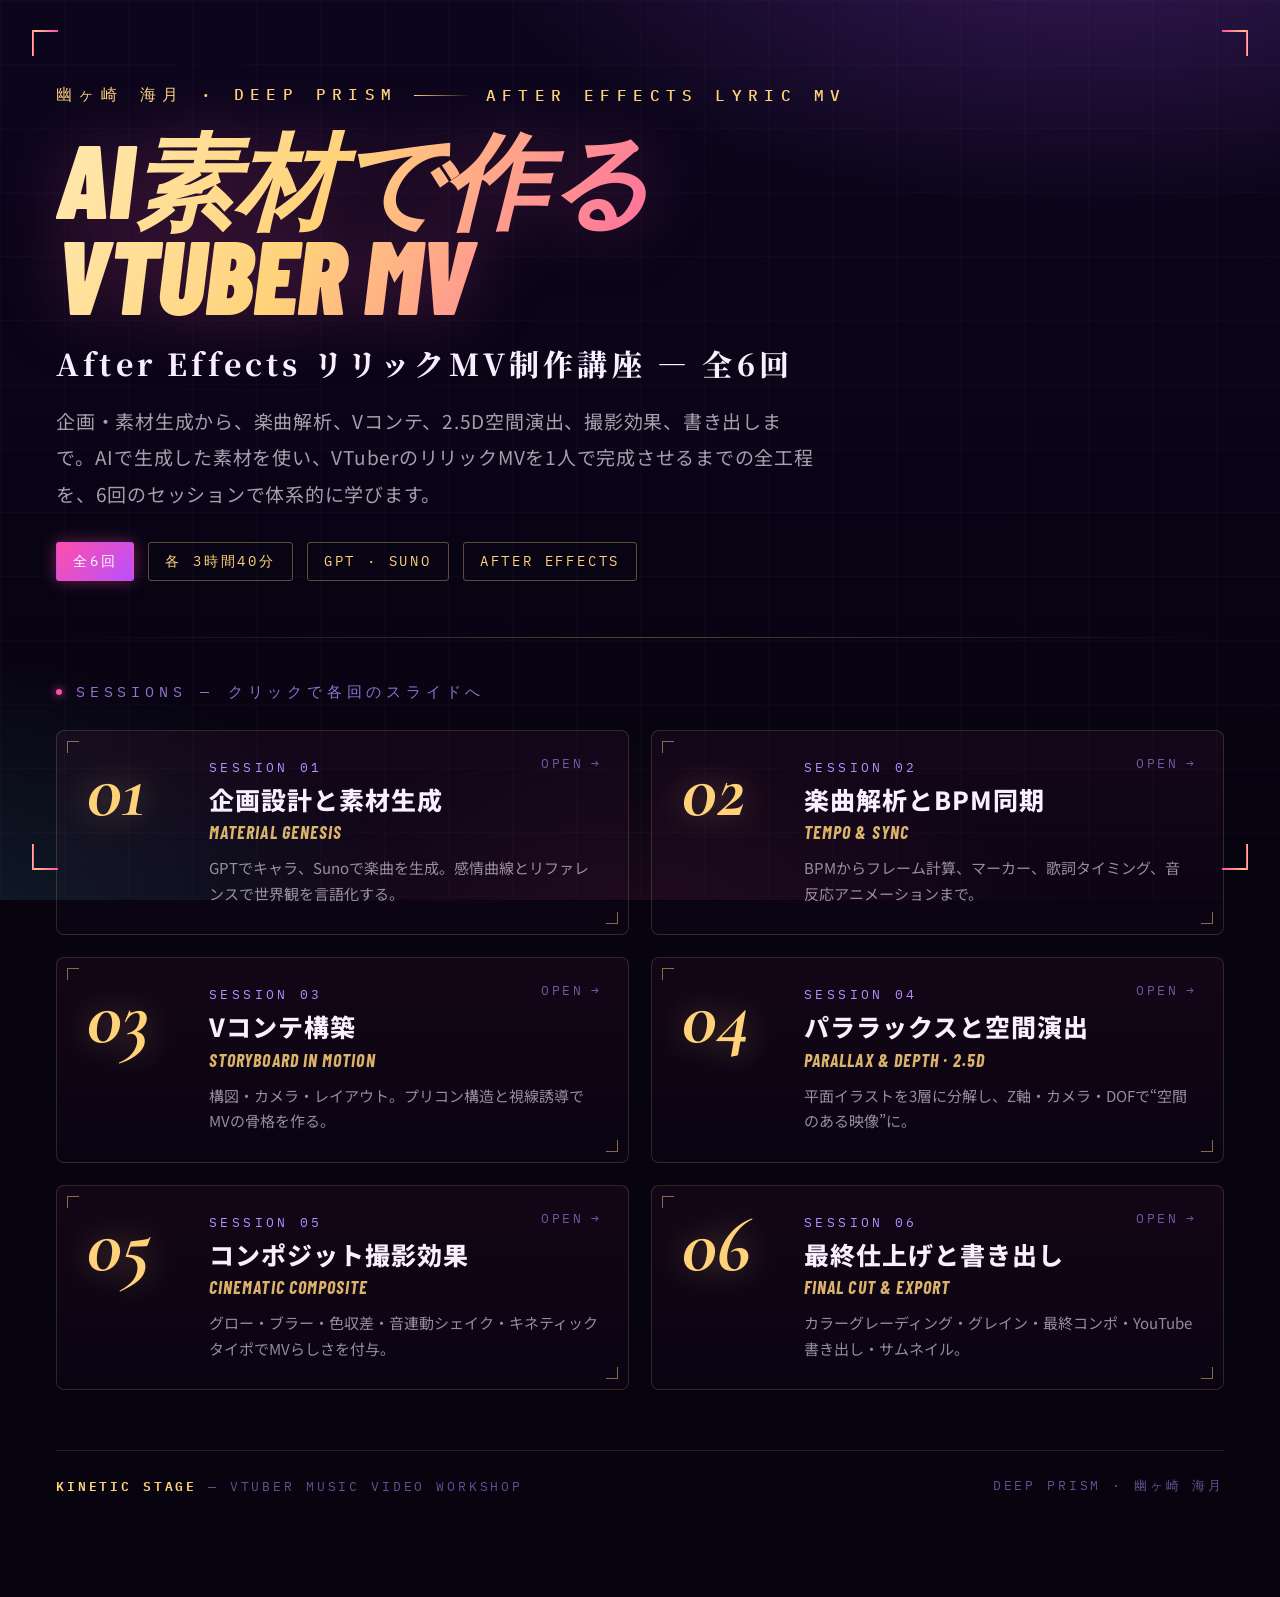
==== slides.html @ b70d2378 "Make Lyric animation the top page; move deck to slides.html" ====
<!DOCTYPE html>
<html lang="ja">
<head>
<meta charset="UTF-8">
<meta name="viewport" content="width=device-width, initial-scale=1.0">
<title>AI素材で作る VTuberリリックMV — 全6回 講座</title>
<link rel="preconnect" href="https://fonts.googleapis.com">
<link rel="preconnect" href="https://fonts.gstatic.com" crossorigin>
<link href="https://fonts.googleapis.com/css2?family=Barlow+Condensed:ital,wght@0,500;0,700;0,900;1,700;1,900&family=IBM+Plex+Mono:wght@400;500;600&family=Noto+Sans+JP:wght@400;500;700;800&family=Noto+Serif+JP:wght@400;600;800&family=Cormorant+Garamond:ital,wght@0,600;0,700;1,600;1,700&display=swap" rel="stylesheet">
<style>
:root{
  --rouge:#FF4FA8; --ice:#5AE9FF; --gold:#FFD27A; --lavender:#B58EFF; --magenta:#B850FF;
  --white:#F8EFFF; --mono:'IBM Plex Mono',monospace; --disp:'Barlow Condensed',sans-serif;
  --orn:'Cormorant Garamond',serif; --jp:'Noto Sans JP',sans-serif; --jp-serif:'Noto Serif JP',serif;
  --grad-spot:linear-gradient(118deg,#FFE9B0,#FFD27A 24%,#FF4FA8 60%,#B58EFF 100%);
  --grad-btn:linear-gradient(135deg,#FF4FA8,#B850FF);
}
*{margin:0;padding:0;box-sizing:border-box;}
html,body{background:#07030f;color:var(--white);font-family:var(--mono);-webkit-font-smoothing:antialiased;}
body{
  min-height:100vh;
  background:
    radial-gradient(ellipse 80% 55% at 85% -10%, rgba(184,80,255,0.26), transparent 60%),
    radial-gradient(ellipse 65% 55% at -8% 108%, rgba(90,233,255,0.13), transparent 65%),
    radial-gradient(ellipse 60% 50% at 50% 112%, rgba(255,79,168,0.12), transparent 60%),
    linear-gradient(180deg,#0c061d 0%,#07030f 100%);
  background-attachment:fixed;
}
.grid-tex{position:fixed;inset:0;z-index:0;pointer-events:none;
  background-image:linear-gradient(rgba(181,142,255,0.03) 1px,transparent 1px),linear-gradient(90deg,rgba(181,142,255,0.03) 1px,transparent 1px);
  background-size:64px 64px;}
.wrap{position:relative;z-index:2;max-width:1280px;margin:0 auto;padding:84px 56px 100px;}

/* corner ticks on page */
.pcorner{position:fixed;width:26px;height:26px;z-index:5;pointer-events:none;}
.pcorner::before,.pcorner::after{content:'';position:absolute;background:linear-gradient(90deg,var(--gold),var(--rouge));}
.pcorner::before{width:100%;height:2px;}.pcorner::after{width:2px;height:100%;}
.pcorner.tl{top:30px;left:32px;}.pcorner.tr{top:30px;right:32px;transform:scaleX(-1);}
.pcorner.bl{bottom:30px;left:32px;transform:scaleY(-1);}.pcorner.br{bottom:30px;right:32px;transform:scale(-1);}

/* header */
.eyebrow{font-family:var(--mono);font-size:16px;font-weight:500;letter-spacing:0.4em;color:var(--gold);
  text-transform:uppercase;display:flex;align-items:center;gap:16px;}
.eyebrow .bar{flex:0 0 56px;height:1px;background:linear-gradient(90deg,var(--gold),transparent);}
.htitle{font-family:var(--disp);font-weight:900;font-style:italic;font-size:104px;line-height:0.92;letter-spacing:-0.01em;
  text-transform:uppercase;margin-top:24px;color:transparent;background:var(--grad-spot);-webkit-background-clip:text;background-clip:text;
  filter:drop-shadow(0 0 34px rgba(255,79,168,0.26));}
.hsub{font-family:var(--jp-serif);font-weight:800;font-size:30px;letter-spacing:0.14em;color:var(--white);margin-top:20px;}
.hlead{font-family:var(--jp);font-size:19px;line-height:1.9;color:rgba(248,239,255,0.66);margin-top:18px;max-width:760px;letter-spacing:0.04em;}
.hmeta{display:flex;gap:14px;margin-top:30px;flex-wrap:wrap;}
.chip{font-family:var(--mono);font-size:14px;letter-spacing:0.2em;padding:9px 16px;border-radius:3px;
  border:1px solid rgba(255,210,122,0.35);color:var(--gold);text-transform:uppercase;}
.chip.on{background:var(--grad-btn);border-color:transparent;color:#fff;box-shadow:0 0 16px rgba(255,79,168,0.4);}

.divline{height:1px;margin:56px 0 44px;background:linear-gradient(90deg,transparent,rgba(255,210,122,0.3),transparent);}
.seclabel{font-family:var(--mono);font-size:15px;letter-spacing:0.32em;color:rgba(181,142,255,0.8);text-transform:uppercase;margin-bottom:28px;
  display:flex;align-items:center;gap:14px;}
.seclabel .dot{width:6px;height:6px;border-radius:50%;background:var(--rouge);box-shadow:0 0 8px var(--rouge);}

/* session grid */
.sgrid{display:grid;grid-template-columns:repeat(2,1fr);gap:22px;}
.scard{position:relative;display:flex;gap:26px;text-decoration:none;color:inherit;overflow:hidden;
  border:1px solid rgba(255,210,122,0.16);border-radius:8px;padding:28px 30px;
  background:linear-gradient(180deg,rgba(255,79,168,0.05),rgba(184,80,255,0.02));
  transition:border-color .25s,box-shadow .25s,transform .25s;}
.scard:hover{border-color:rgba(255,79,168,0.5);box-shadow:0 0 30px rgba(255,79,168,0.18);transform:translateY(-3px);}
.scard .num{font-family:var(--orn);font-style:italic;font-weight:700;font-size:78px;line-height:0.82;flex-shrink:0;width:96px;
  color:var(--gold);filter:drop-shadow(0 0 16px rgba(255,210,122,0.35));}
.scard:hover .num{color:transparent;background:var(--grad-spot);-webkit-background-clip:text;background-clip:text;}
.scard .body{flex:1;min-width:0;display:flex;flex-direction:column;}
.scard .ses{font-family:var(--mono);font-size:13px;letter-spacing:0.26em;color:var(--lavender);text-transform:uppercase;}
.scard .stitle{font-family:var(--jp);font-weight:800;font-size:25px;letter-spacing:0.04em;color:var(--white);margin-top:7px;line-height:1.3;}
.scard .sen{font-family:var(--disp);font-weight:700;font-style:italic;font-size:18px;letter-spacing:0.06em;color:var(--gold);text-transform:uppercase;margin-top:6px;opacity:0.85;}
.scard .sdesc{font-family:var(--jp);font-size:15px;line-height:1.7;color:rgba(248,239,255,0.58);margin-top:12px;}
.scard .go{position:absolute;top:24px;right:26px;font-family:var(--mono);font-size:13px;letter-spacing:0.2em;color:rgba(181,142,255,0.6);
  display:flex;align-items:center;gap:8px;}
.scard:hover .go{color:var(--ice);}
.scard .go::after{content:'\2192';}
.scard .tl-tick,.scard .br-tick{position:absolute;width:12px;height:12px;opacity:0.5;}
.scard .tl-tick{top:10px;left:10px;border-top:1.5px solid var(--gold);border-left:1.5px solid var(--gold);}
.scard .br-tick{bottom:10px;right:10px;border-bottom:1.5px solid var(--gold);border-right:1.5px solid var(--gold);}

/* footer */
.pfoot{margin-top:60px;display:flex;justify-content:space-between;align-items:center;
  border-top:1px solid rgba(255,210,122,0.13);padding-top:24px;
  font-family:var(--mono);font-size:13px;letter-spacing:0.22em;color:rgba(181,142,255,0.55);text-transform:uppercase;}
.pfoot b{color:var(--gold);font-weight:600;}

@media (max-width:900px){.sgrid{grid-template-columns:1fr;}.htitle{font-size:62px;}.wrap{padding:60px 28px 80px;}}
</style>
</head>
<body>
<div class="grid-tex"></div>
<div class="pcorner tl"></div><div class="pcorner tr"></div><div class="pcorner bl"></div><div class="pcorner br"></div>

<div class="wrap">
  <div class="eyebrow">幽ヶ崎 海月 · DEEP PRISM<span class="bar"></span>AFTER EFFECTS LYRIC MV</div>
  <h1 class="htitle">AI素材で作る<br>VTUBER MV</h1>
  <div class="hsub">After Effects リリックMV制作講座 — 全6回</div>
  <p class="hlead">企画・素材生成から、楽曲解析、Vコンテ、2.5D空間演出、撮影効果、書き出しまで。AIで生成した素材を使い、VTuberのリリックMVを1人で完成させるまでの全工程を、6回のセッションで体系的に学びます。</p>
  <div class="hmeta">
    <span class="chip on">全6回</span>
    <span class="chip">各 3時間40分</span>
    <span class="chip">GPT · SUNO</span>
    <span class="chip">AFTER EFFECTS</span>
  </div>

  <div class="divline"></div>
  <div class="seclabel"><span class="dot"></span>SESSIONS — クリックで各回のスライドへ</div>

  <div class="sgrid">
    <a class="scard" href="第1回 企画設計と素材生成.html">
      <span class="tl-tick"></span><span class="br-tick"></span>
      <div class="num">01</div>
      <div class="body">
        <div class="ses">Session 01</div>
        <div class="stitle">企画設計と素材生成</div>
        <div class="sen">Material Genesis</div>
        <div class="sdesc">GPTでキャラ、Sunoで楽曲を生成。感情曲線とリファレンスで世界観を言語化する。</div>
      </div>
      <span class="go">OPEN</span>
    </a>

    <a class="scard" href="第2回 楽曲解析とBPM同期.html">
      <span class="tl-tick"></span><span class="br-tick"></span>
      <div class="num">02</div>
      <div class="body">
        <div class="ses">Session 02</div>
        <div class="stitle">楽曲解析とBPM同期</div>
        <div class="sen">Tempo &amp; Sync</div>
        <div class="sdesc">BPMからフレーム計算、マーカー、歌詞タイミング、音反応アニメーションまで。</div>
      </div>
      <span class="go">OPEN</span>
    </a>

    <a class="scard" href="第3回 Vコンテ構築.html">
      <span class="tl-tick"></span><span class="br-tick"></span>
      <div class="num">03</div>
      <div class="body">
        <div class="ses">Session 03</div>
        <div class="stitle">Vコンテ構築</div>
        <div class="sen">Storyboard in Motion</div>
        <div class="sdesc">構図・カメラ・レイアウト。プリコン構造と視線誘導でMVの骨格を作る。</div>
      </div>
      <span class="go">OPEN</span>
    </a>

    <a class="scard" href="第4回 パララックスと空間演出.html">
      <span class="tl-tick"></span><span class="br-tick"></span>
      <div class="num">04</div>
      <div class="body">
        <div class="ses">Session 04</div>
        <div class="stitle">パララックスと空間演出</div>
        <div class="sen">Parallax &amp; Depth · 2.5D</div>
        <div class="sdesc">平面イラストを3層に分解し、Z軸・カメラ・DOFで“空間のある映像”に。</div>
      </div>
      <span class="go">OPEN</span>
    </a>

    <a class="scard" href="第5回 コンポジット撮影効果.html">
      <span class="tl-tick"></span><span class="br-tick"></span>
      <div class="num">05</div>
      <div class="body">
        <div class="ses">Session 05</div>
        <div class="stitle">コンポジット撮影効果</div>
        <div class="sen">Cinematic Composite</div>
        <div class="sdesc">グロー・ブラー・色収差・音連動シェイク・キネティックタイポでMVらしさを付与。</div>
      </div>
      <span class="go">OPEN</span>
    </a>

    <a class="scard" href="第6回 最終仕上げと書き出し.html">
      <span class="tl-tick"></span><span class="br-tick"></span>
      <div class="num">06</div>
      <div class="body">
        <div class="ses">Session 06</div>
        <div class="stitle">最終仕上げと書き出し</div>
        <div class="sen">Final Cut &amp; Export</div>
        <div class="sdesc">カラーグレーディング・グレイン・最終コンポ・YouTube書き出し・サムネイル。</div>
      </div>
      <span class="go">OPEN</span>
    </a>
  </div>

  <div class="pfoot">
    <div><b>KINETIC STAGE</b> — VTUBER MUSIC VIDEO WORKSHOP</div>
    <div>DEEP PRISM · 幽ヶ崎 海月</div>
  </div>
</div>
</body>
</html>
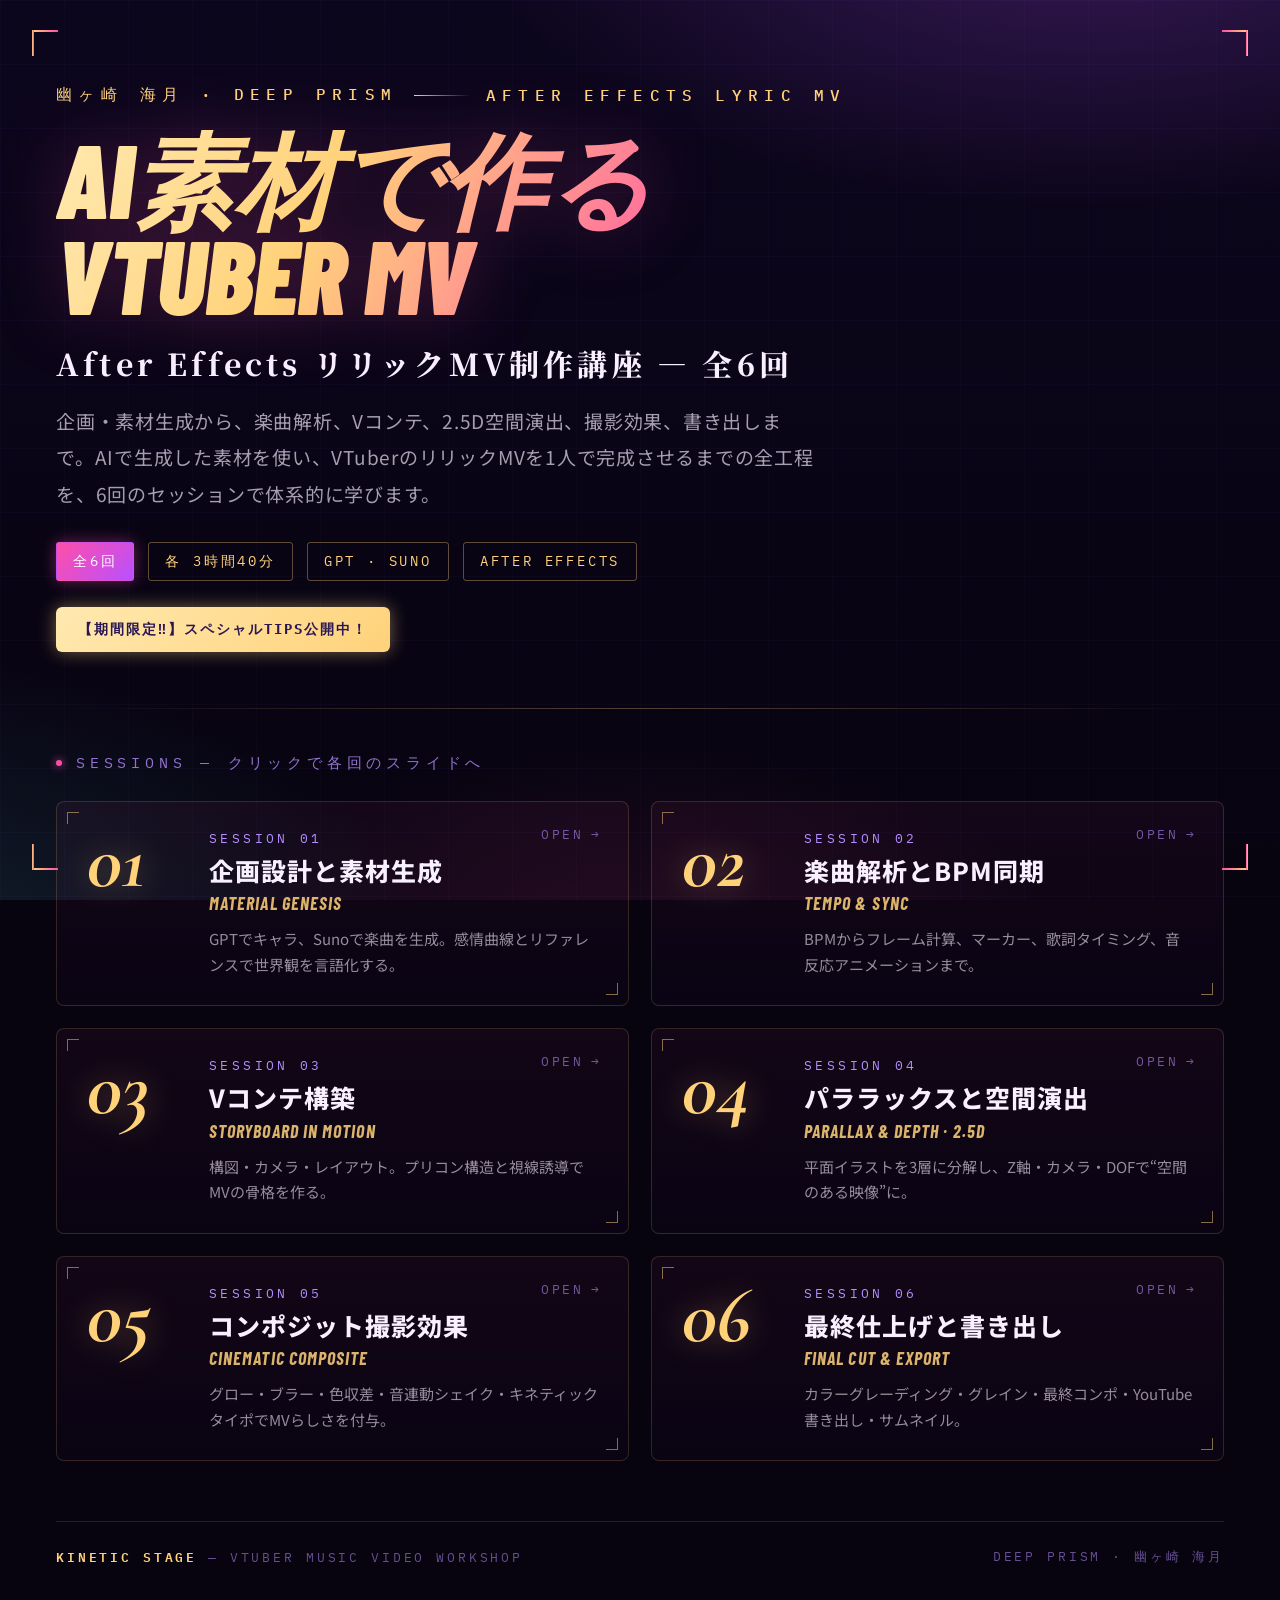
==== commit 2abbd418: "feat: 「期間限定 スペシャルTIPS公開中」ボタンを追加 slides.html のヒーロー下(チップ行とSESSIONSの間)に、 bulb-node-steps.html (電球グリッドのノ" ====
--- a/slides.html
+++ b/slides.html
@@ -105,6 +105,8 @@
     <span class="chip">AFTER EFFECTS</span>
   </div>
 
+  <a href="../Blender/TSR_EL_stage_light/bulb-node-steps.html" style="display:inline-flex; align-items:center; gap:10px; margin-top:26px; font-family:var(--mono); font-size:14px; letter-spacing:0.14em; color:#2b1852; text-decoration:none; border-radius:6px; padding:13px 22px; background:linear-gradient(135deg,#FFE9B0,#FFD27A); font-weight:700; box-shadow:0 0 18px rgba(255,210,122,0.45)">【期間限定‼】スペシャルTIPS公開中！</a>
+
   <div class="divline"></div>
   <div class="seclabel"><span class="dot"></span>SESSIONS — クリックで各回のスライドへ</div>
 
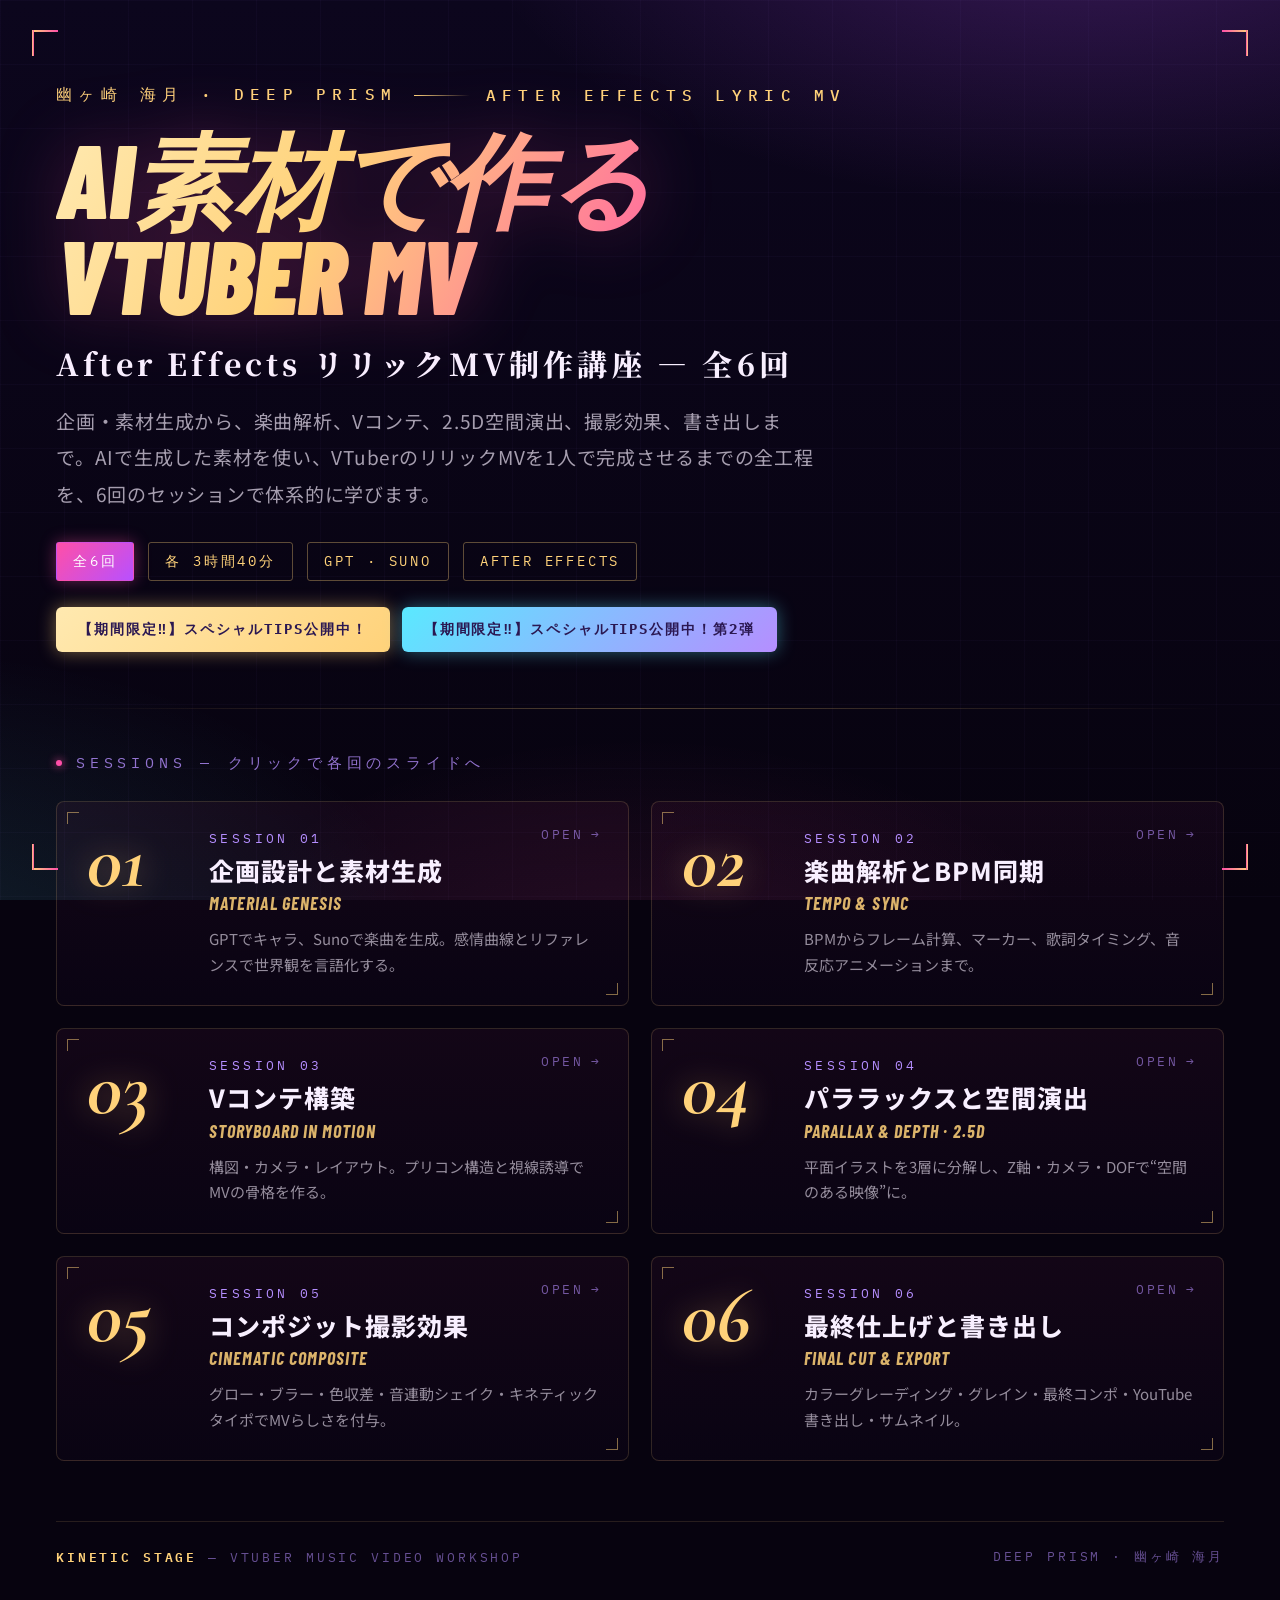
==== commit 0dd265b1: "feat: 特典第2弾「下から駆け上がる光」を追加 roll-light-node-steps.html（J字レールを光が下から上へ流れる Geometry Nodes手順書）を special-ti" ====
--- a/slides.html
+++ b/slides.html
@@ -105,7 +105,10 @@
     <span class="chip">AFTER EFFECTS</span>
   </div>
 
-  <a href="../Blender/TSR_EL_stage_light/bulb-node-steps.html" style="display:inline-flex; align-items:center; gap:10px; margin-top:26px; font-family:var(--mono); font-size:14px; letter-spacing:0.14em; color:#2b1852; text-decoration:none; border-radius:6px; padding:13px 22px; background:linear-gradient(135deg,#FFE9B0,#FFD27A); font-weight:700; box-shadow:0 0 18px rgba(255,210,122,0.45)">【期間限定‼】スペシャルTIPS公開中！</a>
+  <div style="display:flex; flex-wrap:wrap; gap:12px; margin-top:26px">
+    <a href="special-tips/bulb-node-steps.html" style="display:inline-flex; align-items:center; gap:10px; font-family:var(--mono); font-size:14px; letter-spacing:0.14em; color:#2b1852; text-decoration:none; border-radius:6px; padding:13px 22px; background:linear-gradient(135deg,#FFE9B0,#FFD27A); font-weight:700; box-shadow:0 0 18px rgba(255,210,122,0.45)">【期間限定‼】スペシャルTIPS公開中！</a>
+    <a href="special-tips-2/roll-light-node-steps.html" style="display:inline-flex; align-items:center; gap:10px; font-family:var(--mono); font-size:14px; letter-spacing:0.14em; color:#2b1852; text-decoration:none; border-radius:6px; padding:13px 22px; background:linear-gradient(135deg,#5AE9FF,#B58EFF); font-weight:700; box-shadow:0 0 18px rgba(90,233,255,0.4)">【期間限定‼】スペシャルTIPS公開中！第2弾</a>
+  </div>
 
   <div class="divline"></div>
   <div class="seclabel"><span class="dot"></span>SESSIONS — クリックで各回のスライドへ</div>
